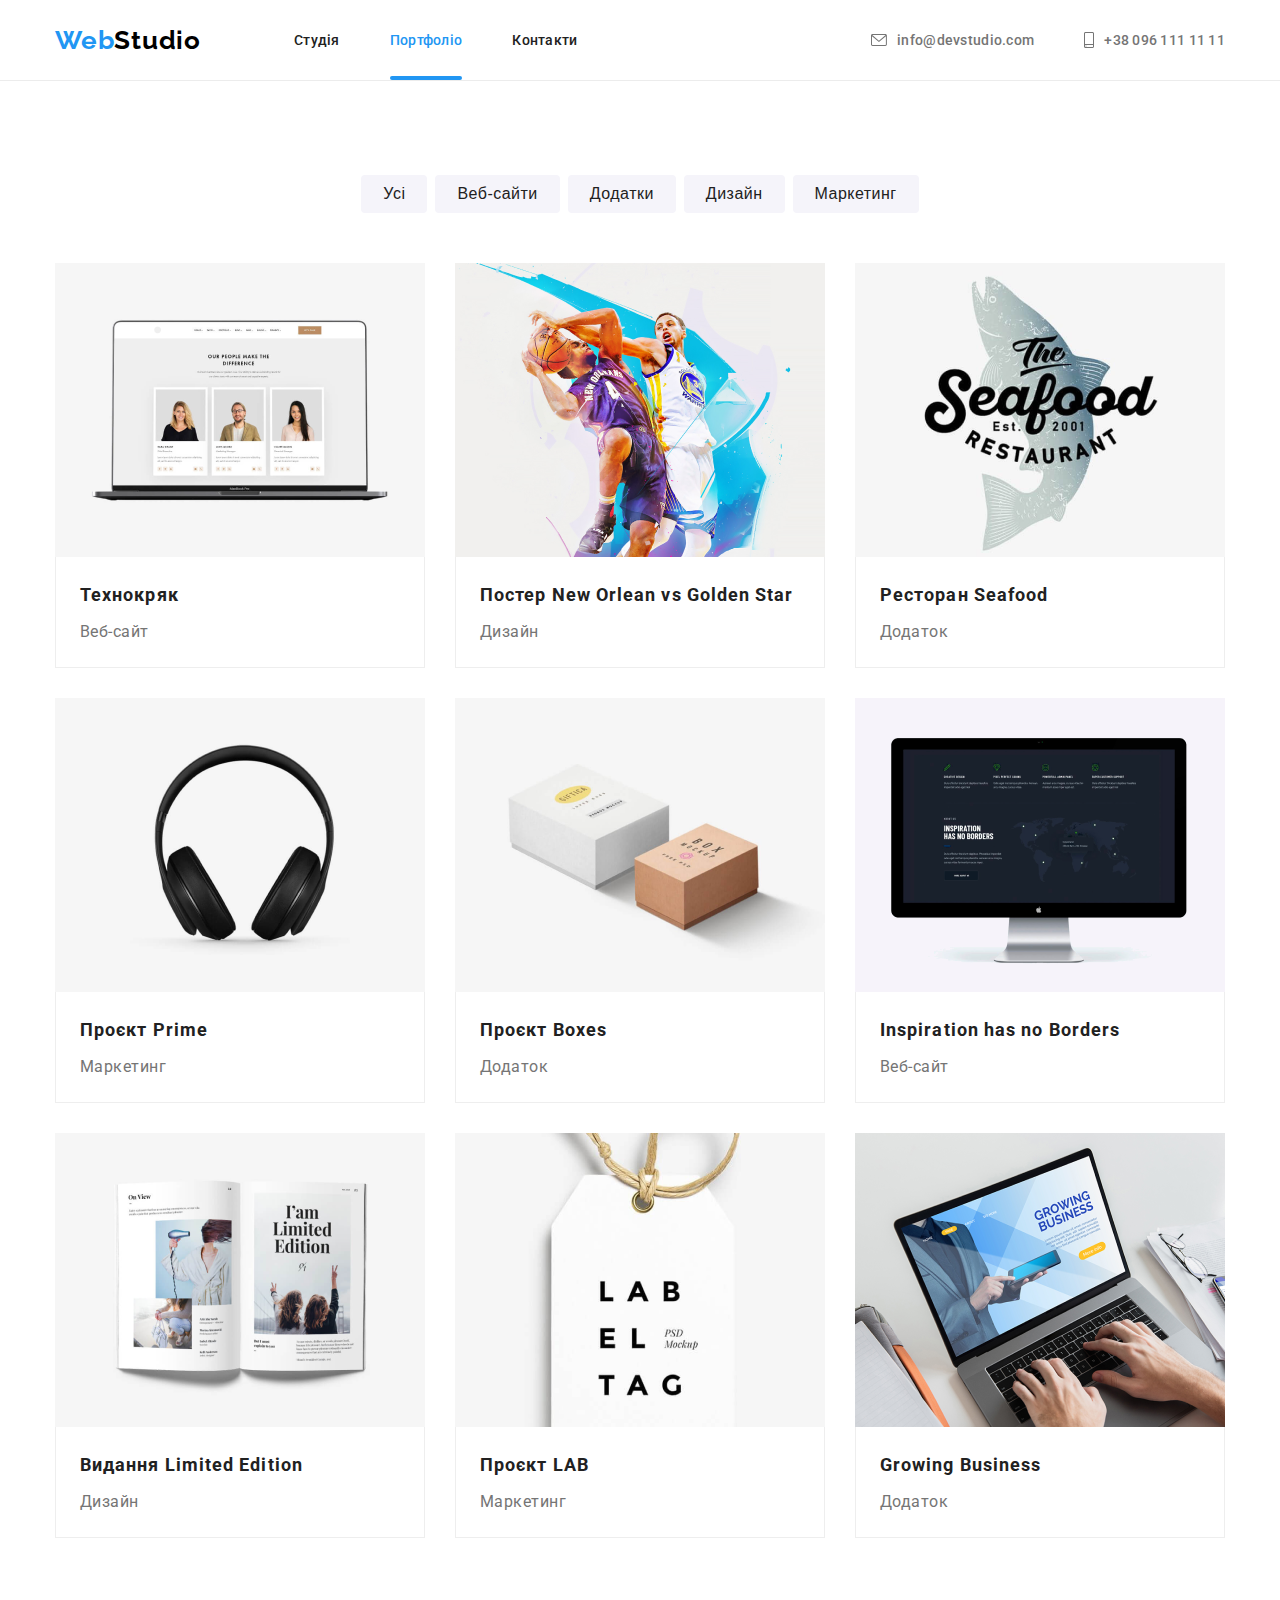
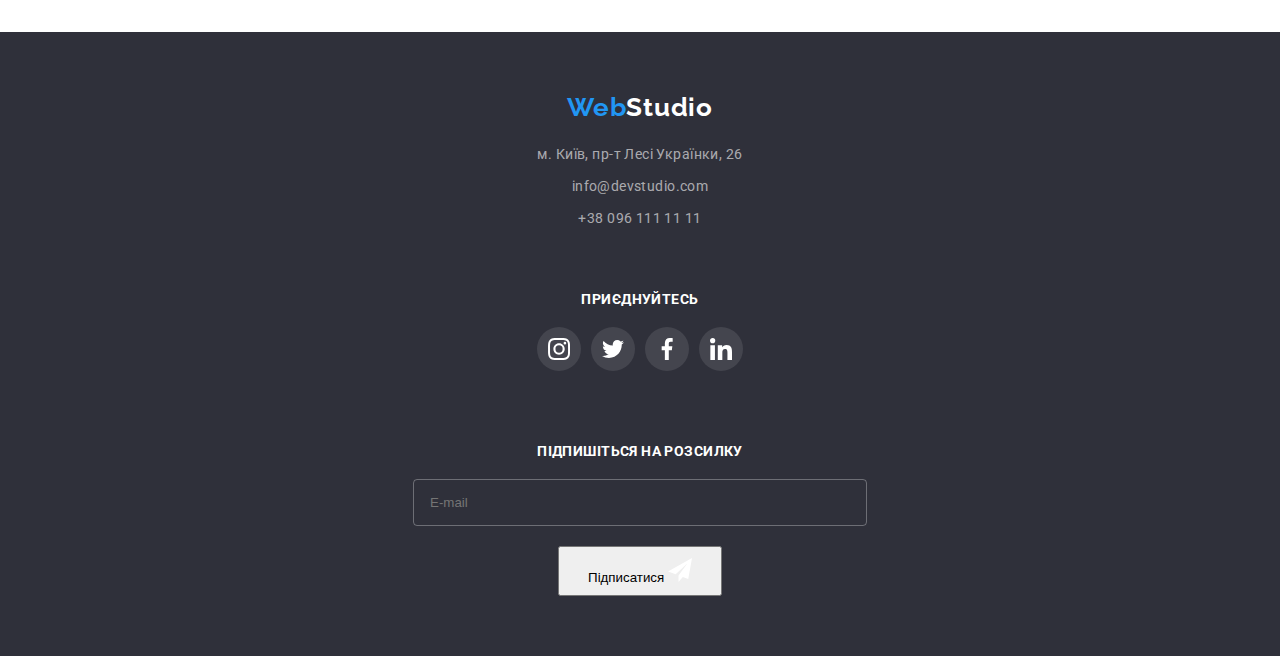
==== portfolio.html @ 8297f4a2 "sdsd" ====
<!DOCTYPE html>
<html lang="uk">
<head>
    <meta charset="UTF-8">
    <meta http-equiv="X-UA-Compatible" content="IE=edge">
    <meta name="viewport" content="width=device-width, initial-scale=1.0">
    <link rel="stylesheet" href="./css/main.min.css">
    <link href="https://fonts.googleapis.com/css2?family=Raleway:wght@700&family=Roboto:wght@400;500;700;900&display=swap"
        rel="stylesheet">
    <title>Document</title>
</head>
<body>
    <header class="header port-border">
        <div class="contaner">
            <h2 class="logo"><span class="logo-blu">Web</span>Studio</h2>
            <nav class="nav">
                <ul class="navigation list">
                    <li ><a href="./index.html" class="navigation__link">Студія</a></li>
                    <li ><a href="./portfolio.html" class="navigation__link current">Портфоліо</a></li>
                    <li ><a href="/" class="navigation__link">Контакти</a></li>
                </ul>  
            </nav>
            <ul class="header-list list">
                <li>
                    <a href="mailto:info@devstudio.com" class="header-list__link">
                        <svg class="header-list__icon emile">
                            <use href="./image/svg/symbol-defs.svg#icon-envelope-hover-1"></use>
                        </svg>
                       <span>info@devstudio.com</span> 
                    </a>
                </li>
                <li>
                    <a href="tel:+380961111111" class="header-list__link">
                        <svg class="header-list__icon tell">
                            <use href="./image/svg/symbol-defs.svg#icon-smartphone-1"></use>
                        </svg>
                        <span>+38 096 111 11 11</span>
                    </a>
                </li>
            </ul>
        </div>
    </header>
    <main class="port">
        <ul class="port-list list">
            <li><button class="port-list__button">Усі</button></li>
            <li><button class="port-list__button">Веб-сайти</button></li>
            <li><button class="port-list__button">Додатки</button></li>
            <li><button class="port-list__button">Дизайн</button></li>
            <li><button class="port-list__button">Маркетинг</button></li>
        </ul>
        <div class="contaner">
            <ul class="card-list list">
                <li class="card-list__content">
                    <a href="/">
                        <article class="card">
                            <div class="card-apsol">
                                <img src="./image/img(0).png" alt="Технокряк" class="portfolio-listimg-img">
                                <div class="card-apsol__blok">
                                    <span class="card-apsol__text">Ресурс пропонує комплексні пропозиції з різним рівнем функціоналу та
                                        сервісів.
                                        Все це дозволить відвідувачу отримати
                                        вичерпні відомості про компанію чи приватну особу.
                                    </span>
                                </div>
                            </div>
                            <div class="card-blok">
                                <h4 class="card-blok__maintext">Технокряк</h4>
                                <p class="card-blok__text">Веб-сайт</p>
                            </div>
                        </article>
                    </a>                  
                </li>
                <li class="card-list__content">
                    <a href="/">
                        <article class="card">
                            <div class="card-apsol">
                                <img src="./image/img (1).png" alt="Постер" class="portfolio-listimg-img">
                                <div class="card-apsol__blok">
                                    <span class="card-apsol__text">Ресурс пропонує комплексні пропозиції з різним рівнем функціоналу та
                                        сервісів.
                                        Все це дозволить відвідувачу отримати
                                        вичерпні відомості про компанію чи приватну особу.
                                    </span>
                                </div>
                            </div>
                            <div class="card-blok">
                                <h4 class="card-blok__maintext">Постер New Orlean vs Golden Star</h4>
                                <p class="card-blok__text">Дизайн</p>
                            </div>
                        </article>
                    </a>
                </li>
                <li class="card-list__content">
                    <a href="/">
                        <article class="card">
                            <div class="card-apsol">
                                <img src="./image/img (2).png" alt="Ресторан" class="portfolio-listimg-img">
                                <div class="card-apsol__blok">
                                    <span class="card-apsol__text">Ресурс пропонує комплексні пропозиції з різним рівнем функціоналу та
                                        сервісів.
                                        Все це дозволить відвідувачу отримати
                                        вичерпні відомості про компанію чи приватну особу.
                                    </span>
                                </div>
                            </div>
                            <div class="card-blok">
                                <h4 class="card-blok__maintext">Ресторан Seafood</h4>
                                <p class="card-blok__text">Додаток</p>
                            </div>
                        </article>
                    </a>
                </li>
                <li class="card-list__content">
                    <a href="/">
                        <article class="card">
                            <div class="card-apsol">
                                <img src="./image/img (3).png" alt="Prime" class="portfolio-listimg-img">
                                <div class="card-apsol__blok">
                                    <span class="card-apsol__text">Ресурс пропонує комплексні пропозиції з різним рівнем функціоналу та
                                        сервісів.
                                        Все це дозволить відвідувачу отримати
                                        вичерпні відомості про компанію чи приватну особу.
                                    </span>
                                </div>
                            </div>
                            <div class="card-blok">
                                <h4 class="card-blok__maintext">Проєкт Prime</h4>
                                <p class="card-blok__text">Маркетинг</p>
                            </div>
                        </article>
                    </a>
                </li>
                <li class="card-list__content">
                    <a href="/">
                        <article class="card">
                            <div class="card-apsol">
                                <img src="./image/img (4).png" alt="Boxes" class="portfolio-listimg-img">
                                <div class="card-apsol__blok">
                                    <span class="card-apsol__text">Ресурс пропонує комплексні пропозиції з різним рівнем функціоналу та
                                        сервісів.
                                        Все це дозволить відвідувачу отримати
                                        вичерпні відомості про компанію чи приватну особу.
                                    </span>
                                </div>
                            </div>
                            <div class="card-blok">
                                <h4 class="card-blok__maintext">Проєкт Boxes</h4>
                                <p class="card-blok__text">Додаток</p>
                            </div>
                        </article>
                    </a>
                </li>
                <li class="card-list__content">
                    <a href="/">
                        <article class="card">
                            <div class="card-apsol">
                                <img src="./image/img (5).png" alt="Borders" class="portfolio-listimg-img">
                                <div class="card-apsol__blok">
                                    <span class="card-apsol__text">Ресурс пропонує комплексні пропозиції з різним рівнем функціоналу та
                                        сервісів.
                                        Все це дозволить відвідувачу отримати
                                        вичерпні відомості про компанію чи приватну особу.
                                    </span>
                                </div>
                            </div>
                            <div class="card-blok">
                                <h4 class="card-blok__maintext">Inspiration has no Borders</h4>
                                <p class="card-blok__text">Веб-сайт</p>
                            </div>
                        </article>
                    </a>
                </li>
                <li class="card-list__content">
                    <a href="/">
                        <article class="card">
                            <div class="card-apsol">
                                <img src="./image/img (6).png" alt="Видання" class="portfolio-listimg-img">
                                <div class="card-apsol__blok">
                                    <span class="card-apsol__text">Ресурс пропонує комплексні пропозиції з різним рівнем функціоналу та
                                        сервісів.
                                        Все це дозволить відвідувачу отримати
                                        вичерпні відомості про компанію чи приватну особу.
                                    </span>
                                </div>
                            </div>
                            <div class="card-blok">
                                <h4 class="card-blok__maintext">Видання Limited Edition</h4>
                                <p class="card-blok__text">Дизайн</p>
                            </div>
                        </article>
                    </a>
                </li>
                <li class="card-list__content">
                    <a href="/">
                        <article class="card">
                            <div class="card-apsol">
                                <img src="./image/img (7).png" alt="LAB" class="portfolio-listimg-img">
                                <div class="card-apsol__blok">
                                    <span class="card-apsol__text">Ресурс пропонує комплексні пропозиції з різним рівнем функціоналу та
                                        сервісів.
                                        Все це дозволить відвідувачу отримати
                                        вичерпні відомості про компанію чи приватну особу.
                                    </span>
                                </div>
                            </div>
                            <div class="card-blok">
                                <h4 class="card-blok__maintext">Проєкт LAB</h4>
                                <p class="card-blok__text">Маркетинг</p>
                            </div>
                        </article>
                    </a>
                </li>
                <li class="card-list__content">
                    <a href="/">
                        <article class="card">
                            <div class="card-apsol">
                                <img src="./image/img (8).png" alt="Business" class="portfolio-listimg-img">
                                <div class="card-apsol__blok">
                                    <span class="card-apsol__text">Ресурс пропонує комплексні пропозиції з різним рівнем функціоналу та
                                        сервісів.
                                        Все це дозволить відвідувачу отримати
                                        вичерпні відомості про компанію чи приватну особу.
                                    </span>
                                </div>
                            </div>
                            <div class="card-blok">
                                <h4 class="card-blok__maintext">Growing Business</h4>
                                <p class="card-blok__text">Додаток</p>
                            </div>
                        </article>
                    </a>
                </li>
            </ul>
        </div>
        
    </main>
    <footer class="footer">
        <div class="contaner">
            <div>
                <h2 class="logo"><span class="logo-blu">Web</span>Studio</h2>
                <ul class="footer-list list">
                    <li><a href="/" target="_blank" rel="noopener noreferrer" class="footer-list__link">м. Київ, пр-т Лесі
                            Українки, 26</a></li>
                    <li><a href="mailto:info@devstudio.com" class="footer-list__link">info@devstudio.com</a></li>
                    <li><a href="tel:+380961111111" class="footer-list__link">+38 096 111 11 11</a></li>
                </ul>
            </div>
            <div class="footer-social">
                <h3 class="footer-social__maintext">приєднуйтесь</h3>
                <ul class="social-icon list">
                    <li class="social-icon__content">
                        <a href="#" class="social-icon__link foot-icon">
                            <svg class="social-icon__icon f-icon">
                                <use href="./image/svg/symbol-defs.svg#icon-instagram-2"></use>
                            </svg>
                        </a>
                    </li>
                    <li class="social-icon__content">
                        <a href="#" class="social-icon__link foot-icon">
                            <svg class="social-icon__icon f-icon">
                                <use href="./image/svg/symbol-defs.svg#icon-twitter-1"></use>
                            </svg>
                        </a>
                    </li>
                    <li class="social-icon__content">
                        <a href="#" class="social-icon__link foot-icon">
                            <svg class="social-icon__icon f-icon">
                                <use href="./image/svg/symbol-defs.svg#icon-facebook-1"></use>
                            </svg>
                        </a>
                    </li>
                    <li class="social-icon__content">
                        <a href="#" class="social-icon__link foot-icon">
                            <svg class="social-icon__icon f-icon">
                                <use href="./image/svg/symbol-defs.svg#icon-linkedin-1"></use>
                            </svg>
                        </a>
                    </li>
                </ul>
            </div>
            <div class="subscribe">
                <form class="subscribe__forms">
                    <label class="subscribe__lable">
                        <span>Підпишіться на розсилку</span>
                        <input type="email" class="subscribe__input" placeholder="E-mail">
                    </label>
    
                    <button type="submit" class="subscribe__button">
                        <span>Підписатися</span>
                        <svg>
                            <use href="./image/svg/symbol-defs.svg#icon-icon-send"></use>
                        </svg>
                    </button>
                </form>
            </div>
        </div>
    </footer>
</body>
</html>
---- css/main.min.css ----
body{margin:0px;font-family:"Roboto",sans-serif;color:var(--text);background-color:var(--general)}h1,h2,h3,h4,p{margin:0}ul,li{list-style:none;margin:0;padding:0}img{display:block}button{cursor:pointer;margin:0%;padding:0%}svg{margin:0%;padding:0%}a{text-decoration:none}label{margin:0%;padding:0%}.contaner{display:-webkit-box;display:-ms-flexbox;display:flex;margin:auto;padding:0px 15px 0px 15px;max-width:1170px}.list{list-style-type:none;-webkit-padding-start:0px;padding-inline-start:0px}.header{padding:24px 0px 24px 0px;text-align:center}.header-port{border-bottom:1px solid #ececec}.header>.contaner{-webkit-box-align:center;-ms-flex-align:center;align-items:center}.nav{margin-left:93px}.logo{margin:0px;font-family:"Raleway",sans-serif;font-weight:700;font-size:26px;line-height:1.1923;letter-spacing:.03em}.logo-blu{color:#2196f3}.navigation{display:-webkit-box;display:-ms-flexbox;display:flex;gap:50px;font-weight:500;font-size:14px;line-height:1.14285714;letter-spacing:.02em;padding-top:8px;padding-bottom:8px}.navigation__link{text-decoration:none;color:#212121;-webkit-transition:color 250ms cubic-bezier(0.4, 0, 0.2, 1);transition:color 250ms cubic-bezier(0.4, 0, 0.2, 1);position:relative}.navigation__link::after{content:"";height:4px;width:100%;position:absolute;left:0;bottom:-32px;background-color:#2196f3;border-radius:2px;opacity:0}.navigation__link:hover,.navigation__link:focus,.navigation__link.current{color:#2196f3}.current.navigation__link::after{opacity:1}.header-list{display:-webkit-box;display:-ms-flexbox;display:flex;font-weight:500;font-size:14px;line-height:1.14285714;letter-spacing:.02em;margin-left:auto;gap:50px}.header-list__link{display:-webkit-box;display:-ms-flexbox;display:flex;-webkit-box-align:center;-ms-flex-align:center;align-items:center;-webkit-box-pack:center;-ms-flex-pack:center;justify-content:center;text-decoration:none;color:#757575;-webkit-transition:color 250ms cubic-bezier(0.4, 0, 0.2, 1);transition:color 250ms cubic-bezier(0.4, 0, 0.2, 1)}.header-list__link:hover,.header-list__link:focus{color:#2196f3}.header-list__icon{display:-webkit-box;display:-ms-flexbox;display:flex;-webkit-box-align:center;-ms-flex-align:center;align-items:center;-webkit-box-pack:center;-ms-flex-pack:center;justify-content:center;margin-right:10px;fill:#757575;-webkit-transition:fill 250ms cubic-bezier(0.4, 0, 0.2, 1);transition:fill 250ms cubic-bezier(0.4, 0, 0.2, 1)}.header-list__link:hover .header-list__icon,.header-list__link:focus .header-list__icon{fill:#2196f3}.emile{width:16px;height:12px}.tell{width:10px;height:16px}.section1{width:auto;height:auto;margin:auto;display:-webkit-box;display:-ms-flexbox;display:flex;-webkit-box-orient:vertical;-webkit-box-direction:normal;-ms-flex-direction:column;flex-direction:column;-webkit-box-pack:center;-ms-flex-pack:center;justify-content:center;-webkit-box-align:center;-ms-flex-align:center;align-items:center;margin-left:auto;margin-right:auto;background-color:#2f303a;background-image:-webkit-gradient(linear, left bottom, left top, from(rgba(0, 0, 0, 0.2)), color-stop(rgba(0, 0, 0, 0.2)), to(rgba(47, 48, 58, 0.4))),url(../../image/Header\ img.jpg);background-image:linear-gradient(0deg, rgba(0, 0, 0, 0.2), rgba(0, 0, 0, 0.2), rgba(47, 48, 58, 0.4)),url(../../image/Header\ img.jpg);background-position:center;background-repeat:no-repeat;color:#fff}@media screen and (min-wight: 1600px){.section1{background-size:1600px}}.section1__title{font-weight:900;font-size:26px;line-height:162%;text-align:center;letter-spacing:.06em;text-transform:uppercase;margin-bottom:30px}.section2{width:auto;height:auto;margin:auto;padding-top:60px;padding-bottom:60px}.section3{width:auto;height:auto;margin:auto;display:none;padding-bottom:60px}.main-text{margin:auto;margin-bottom:50px;font-style:normal;font-weight:700;font-size:36px;line-height:1.1666667;text-align:center;letter-spacing:.03em}.section4{width:auto;height:auto;margin:auto;padding-top:60px;padding-bottom:60px;background-color:#f5f4fa}.section5{width:auto;height:auto;margin:auto;padding-top:60px;padding-bottom:60px}.section5>div{display:block}.section2-list{display:-webkit-box;display:-ms-flexbox;display:flex;-ms-flex-wrap:wrap;flex-wrap:wrap;gap:30px}.section2-list__text{width:100%;font-weight:700;font-size:14px;line-height:1.142857;letter-spacing:.03em;text-align:center}.section2-list__text::before{content:" ";display:block;width:100%;height:120px;background-repeat:no-repeat;background-position:center;background-color:#f5f4fa;border-radius:4px;margin-bottom:30px}.section2-list__text.antenna::before{background-image:url(../image/svg/antenna\ 1.svg)}.section2-list__text.time::before{background-image:url(../image/svg/clock\ 1.svg)}.section2-list__text.laptop::before{background-image:url(../image/svg/diagram\ 1.svg)}.section2-list__text.cosmonaut::before{background-image:url(../image/svg/astronaut\ 1.svg)}.section2-list__paragraf{text-align:left;margin-top:10px;font-weight:400;font-size:14px;line-height:1.7142857;letter-spacing:.03em;color:#757575}.section3-list{display:-webkit-box;display:-ms-flexbox;display:flex;margin:0px;gap:30px}.section3-list__content{width:370px;position:relative}.section3-list__image{width:370px;height:294px}.section3-list__blok{position:absolute;display:-webkit-box;display:-ms-flexbox;display:flex;bottom:0;height:70px;width:100%;background:rgba(47,48,58,.8);-webkit-box-pack:center;-ms-flex-pack:center;justify-content:center;-webkit-box-align:center;-ms-flex-align:center;align-items:center}.section3-list__text{font-weight:700;font-size:14px;line-height:1.142857;letter-spacing:.03em;text-transform:uppercase;color:#fff}.section4-list{margin:0px;display:-webkit-box;display:-ms-flexbox;display:flex;-ms-flex-wrap:wrap;flex-wrap:wrap;gap:30px}.section4-list__content{width:100%;background-color:#fff;text-align:center;font-size:16px;line-height:1.1875;letter-spacing:.03em;-webkit-box-shadow:0px 1px 3px rgba(0,0,0,.12),0px 1px 1px rgba(0,0,0,.14),0px 2px 1px rgba(0,0,0,.2);box-shadow:0px 1px 3px rgba(0,0,0,.12),0px 1px 1px rgba(0,0,0,.14),0px 2px 1px rgba(0,0,0,.2);border-radius:0px 0px 4px 4px}.section4-list__blok{padding-top:30px;padding-bottom:30px}.section4-list__image{width:100%}.section4-list__main-text{margin-bottom:10px;font-weight:500}.section4-list__blok>p{font-weight:400;color:#757575}.section5-list{display:-webkit-box;display:-ms-flexbox;display:flex;-ms-flex-wrap:wrap;flex-wrap:wrap;gap:30px;-webkit-box-align:center;-ms-flex-align:center;align-items:center;-webkit-box-pack:center;-ms-flex-pack:center;justify-content:center}.section5-list__link{display:-webkit-box;display:-ms-flexbox;display:flex;-webkit-box-align:center;-ms-flex-align:center;align-items:center;-webkit-box-pack:center;-ms-flex-pack:center;justify-content:center;width:170px;height:92px;border:1px solid #afb1b8;border-radius:4px;-webkit-transition:border 250ms cubic-bezier(0.4, 0, 0.2, 1);transition:border 250ms cubic-bezier(0.4, 0, 0.2, 1)}.section5-list__link:hover,.section5-list__link:focus{border:1px solid #2196f3}.section5-list__icon{fill:#afb1b8;width:106px;height:60px;-webkit-transition:fill 250ms cubic-bezier(0.4, 0, 0.2, 1);transition:fill 250ms cubic-bezier(0.4, 0, 0.2, 1)}.section5-list__link:hover .section5-list__icon,.section5-list__link:focus .section5-list__icon{fill:#2196f3}.social-icon{display:-webkit-box;display:-ms-flexbox;display:flex;-webkit-box-pack:center;-ms-flex-pack:center;justify-content:center;gap:10px;margin-top:16px}.social-icon__content{width:44px;height:44px}.social-icon__link{display:-webkit-box;display:-ms-flexbox;display:flex;-webkit-box-align:center;-ms-flex-align:center;align-items:center;-webkit-box-pack:center;-ms-flex-pack:center;justify-content:center;width:100%;height:100%;border-radius:50%;-webkit-transition:background-color 250ms cubic-bezier(0.4, 0, 0.2, 1);transition:background-color 250ms cubic-bezier(0.4, 0, 0.2, 1)}.social-icon__link:hover,.social-icon__link:focus{background-color:#2196f3}.social-icon__icon{width:22px;height:22px;fill:#afb1b8;-webkit-transition:fill 250ms cubic-bezier(0.4, 0, 0.2, 1);transition:fill 250ms cubic-bezier(0.4, 0, 0.2, 1)}.social-icon__link:hover .social-icon__icon,.social-icon__link:focus .social-icon__icon{fill:#fff}.port-border{border-bottom:1px solid #ececec}.port{padding-top:94px;padding-bottom:94px}.port-list{display:-webkit-box;display:-ms-flexbox;display:flex;-webkit-box-pack:center;-ms-flex-pack:center;justify-content:center;margin:0px;margin-bottom:50px;gap:8px}.port-list__button{padding:6px 22px 6px 22px;font-weight:500;font-size:16px;line-height:1.625;text-align:center;letter-spacing:.03em;background-color:#f5f4fa;color:#212121;border-width:0px;border-radius:4px;-webkit-transition:color 250ms cubic-bezier(0.4, 0, 0.2, 1),background-color 250ms cubic-bezier(0.4, 0, 0.2, 1),-webkit-box-shadow 250ms cubic-bezier(0.4, 0, 0.2, 1);transition:color 250ms cubic-bezier(0.4, 0, 0.2, 1),background-color 250ms cubic-bezier(0.4, 0, 0.2, 1),-webkit-box-shadow 250ms cubic-bezier(0.4, 0, 0.2, 1);transition:box-shadow 250ms cubic-bezier(0.4, 0, 0.2, 1),color 250ms cubic-bezier(0.4, 0, 0.2, 1),background-color 250ms cubic-bezier(0.4, 0, 0.2, 1);transition:box-shadow 250ms cubic-bezier(0.4, 0, 0.2, 1),color 250ms cubic-bezier(0.4, 0, 0.2, 1),background-color 250ms cubic-bezier(0.4, 0, 0.2, 1),-webkit-box-shadow 250ms cubic-bezier(0.4, 0, 0.2, 1)}.port-list__button:hover,.port-list__button:focus{background-color:#2196f3;color:#fff;-webkit-box-shadow:0px 3px 1px rgba(0,0,0,.1),0px 1px 2px rgba(0,0,0,.08),0px 2px 2px rgba(0,0,0,.12);box-shadow:0px 3px 1px rgba(0,0,0,.1),0px 1px 2px rgba(0,0,0,.08),0px 2px 2px rgba(0,0,0,.12)}.card-list{margin:0px;display:-webkit-box;display:-ms-flexbox;display:flex;-ms-flex-wrap:wrap;flex-wrap:wrap;gap:30px}.card-list__content{width:370px;margin:0px}.card-list__content>a{-webkit-transition:-webkit-box-shadow 250ms cubic-bezier(0.4, 0, 0.2, 1);transition:-webkit-box-shadow 250ms cubic-bezier(0.4, 0, 0.2, 1);transition:box-shadow 250ms cubic-bezier(0.4, 0, 0.2, 1);transition:box-shadow 250ms cubic-bezier(0.4, 0, 0.2, 1), -webkit-box-shadow 250ms cubic-bezier(0.4, 0, 0.2, 1)}.card-list__content>a:hover,.card-list__content>a:focus{display:block;-webkit-box-shadow:0px 1px 1px rgba(0,0,0,.12),0px 4px 4px rgba(0,0,0,.06),1px 4px 6px rgba(0,0,0,.16);box-shadow:0px 1px 1px rgba(0,0,0,.12),0px 4px 4px rgba(0,0,0,.06),1px 4px 6px rgba(0,0,0,.16)}.card-apsol{position:relative;overflow:hidden}.card-apsol__blok{position:absolute;top:0;padding:63px 24px;background-color:rgba(33,150,243,.9);-webkit-transform:translateY(101%);transform:translateY(101%);-webkit-transition:-webkit-transform 250ms cubic-bezier(0.4, 0, 0.2, 1);transition:-webkit-transform 250ms cubic-bezier(0.4, 0, 0.2, 1);transition:transform 250ms cubic-bezier(0.4, 0, 0.2, 1);transition:transform 250ms cubic-bezier(0.4, 0, 0.2, 1), -webkit-transform 250ms cubic-bezier(0.4, 0, 0.2, 1)}.card-list__content>a:hover .card-apsol__blok,.card-list__content>a:focus .card-apsol__blok{-webkit-transform:translateY(0%);transform:translateY(0%)}.card-apsol__text{font-weight:400;font-size:18px;line-height:1.55555;letter-spacing:.03em;color:#fff}.card-blok{margin:0px;padding:20px 24px 20px 24px;border-width:0px 1px 1px 1px;border-style:solid;border-color:#eee}.card-blok__maintext{margin:0px;margin-bottom:4px;font-weight:700;font-size:18px;line-height:2;letter-spacing:.06em;color:#212121}.card-blok__text{margin:0px;font-weight:400;font-size:16px;line-height:1.875;letter-spacing:.03em;color:#757575}.footer{margin-left:auto;margin-right:auto;max-width:1600px;background-color:#2f303a;color:#fff;padding-top:60px;padding-bottom:60px;text-align:center}.footer>.contaner{display:-webkit-box;display:-ms-flexbox;display:flex;-webkit-box-orient:vertical;-webkit-box-direction:normal;-ms-flex-direction:column;flex-direction:column;gap:60px}.footer-list{margin-top:20px;display:-webkit-box;display:-ms-flexbox;display:flex;-webkit-box-orient:vertical;-webkit-box-direction:normal;-ms-flex-direction:column;flex-direction:column;gap:8px;text-align:center}.footer-list__link{font-weight:400;font-size:14px;line-height:171%;letter-spacing:.03em;text-decoration:none;color:rgba(255,255,255,.6);-webkit-transition:color 250ms cubic-bezier(0.4, 0, 0.2, 1);transition:color 250ms cubic-bezier(0.4, 0, 0.2, 1)}.footer-list__link:hover,.footer-list__link:focus{color:#fff}.footer-social__maintext{font-weight:700;font-size:14px;line-height:1.142857;letter-spacing:.03em;text-transform:uppercase;margin-bottom:20px}.foot-icon{background-color:rgba(255,255,255,.1)}.f-icon{fill:#fff}.subscribe{padding-top:12px}.subscribe__forms{display:-webkit-box;display:-ms-flexbox;display:flex;-webkit-box-orient:vertical;-webkit-box-direction:normal;-ms-flex-direction:column;flex-direction:column;-webkit-box-align:center;-ms-flex-align:center;align-items:center}.subscribe__lable{display:-webkit-box;display:-ms-flexbox;display:flex;-webkit-box-orient:vertical;-webkit-box-direction:normal;-ms-flex-direction:column;flex-direction:column;font-weight:700;font-size:14px;line-height:16px;letter-spacing:.03em;text-transform:uppercase}.subscribe__input{margin-top:20px;width:420px;padding:15px 16px;border:1px solid rgba(255,255,255,.3);border-radius:4px;color:#fff;background-color:rgba(0,0,0,0)}.subscribe__button>svg{width:24px;height:24px;fill:#fff}.modal-window{position:fixed;background-color:rgba(0,0,0,.1);top:0px;left:0px;width:100%;height:100%;-webkit-transition:opacity 250ms cubic-bezier(0.4, 0, 0.2, 1);transition:opacity 250ms cubic-bezier(0.4, 0, 0.2, 1)}.is-hidden{opacity:0;-webkit-transition:opacity 250ms cubic-bezier(0.4, 0, 0.2, 1);transition:opacity 250ms cubic-bezier(0.4, 0, 0.2, 1);pointer-events:none}.modal{position:absolute;padding:40px;top:50%;left:50%;-webkit-transform:translate(-50%, -50%);transform:translate(-50%, -50%);width:488px;height:501px;background-color:#fff;-webkit-box-shadow:0px 1px 3px rgba(0,0,0,.12),0px 1px 1px rgba(0,0,0,.14),0px 2px 1px rgba(0,0,0,.2);box-shadow:0px 1px 3px rgba(0,0,0,.12),0px 1px 1px rgba(0,0,0,.14),0px 2px 1px rgba(0,0,0,.2);border-radius:4px}.close{position:absolute;width:30px;height:30px;right:8px;top:8px;background-color:#fff;border:1px solid rgba(0,0,0,.1);border-radius:50%;display:-webkit-box;display:-ms-flexbox;display:flex;-webkit-box-pack:center;-ms-flex-pack:center;justify-content:center;-webkit-box-align:center;-ms-flex-align:center;align-items:center}.close__icon{width:18px;height:18px;fill:#212121}.close:hover>.close__icon,.close:focus>.close__icon{fill:#2196f3}.modal-maintext{margin-bottom:12px;font-weight:700;font-size:20px;line-height:23px;text-align:center;letter-spacing:.03em}.forms{display:-webkit-box;display:-ms-flexbox;display:flex;-webkit-box-orient:vertical;-webkit-box-direction:normal;-ms-flex-direction:column;flex-direction:column;gap:10px}.forms__blok{position:relative;display:-webkit-box;display:-ms-flexbox;display:flex;-webkit-box-orient:vertical;-webkit-box-direction:normal;-ms-flex-direction:column;flex-direction:column}.forms__label{margin-bottom:4px;font-weight:400;font-size:12px;line-height:1.1666666;letter-spacing:.01em;color:#757575}.forms__input{padding:11px 12px;padding-left:30px;border:1px solid rgba(33,33,33,.2);border-radius:4px}.forms__input:focus{outline:1px solid rgba(0,0,0,0);border-color:#2196f3}.forms__icon{position:absolute;width:18px;height:18px;left:12px;top:50%}.forms__input:focus+.forms__icon{fill:#2196f3}.forms__coment{height:96px;padding:12px 16px;border:1px solid rgba(33,33,33,.2);border-radius:4px;font-weight:400;font-size:12px;line-height:1.1666666;letter-spacing:.01em;resize:none;color:#212121}.forms__coment:focus{outline:1px solid rgba(0,0,0,0);border-color:#2196f3}.checkbox{padding:10px 12px}.checkbox__label{display:-webkit-box;display:-ms-flexbox;display:flex;-webkit-box-align:center;-ms-flex-align:center;align-items:center;font-weight:400;font-size:14px;line-height:1.7142857;letter-spacing:.03em;color:#757575}.checkbox__label>a{margin-left:4px;color:#2196f3;text-decoration:underline}.checkbox__input{margin:0px;-webkit-appearance:none;-moz-appearance:none;appearance:none;position:absolute}.checkbox__icon{border:2px solid #212121;background-origin:border-box;border-radius:2px;margin-right:5px;width:16px;height:15px;fill:#fff;margin-right:8.38px}.checkbox__input:checked+.checkbox__icon{background-color:#2196f3;border-color:rgba(0,0,0,0)}.button{display:-webkit-box;display:-ms-flexbox;display:flex;font-family:"Roboto",sans-serif;font-weight:700;font-size:16px;line-height:188%;background-color:#2196f3;color:#fff;border-width:0px;border-radius:4px}.section1__button{padding:10px 24px 10px 24px;margin:auto}.subscribe__button{margin-top:20px;height:50px;padding:10px 28px}.forms__button{padding:10px 52px;margin:10px auto auto auto;-webkit-box-shadow:0px 4px 4px rgba(0,0,0,.15);box-shadow:0px 4px 4px rgba(0,0,0,.15)}/*# sourceMappingURL=main.min.css.map */
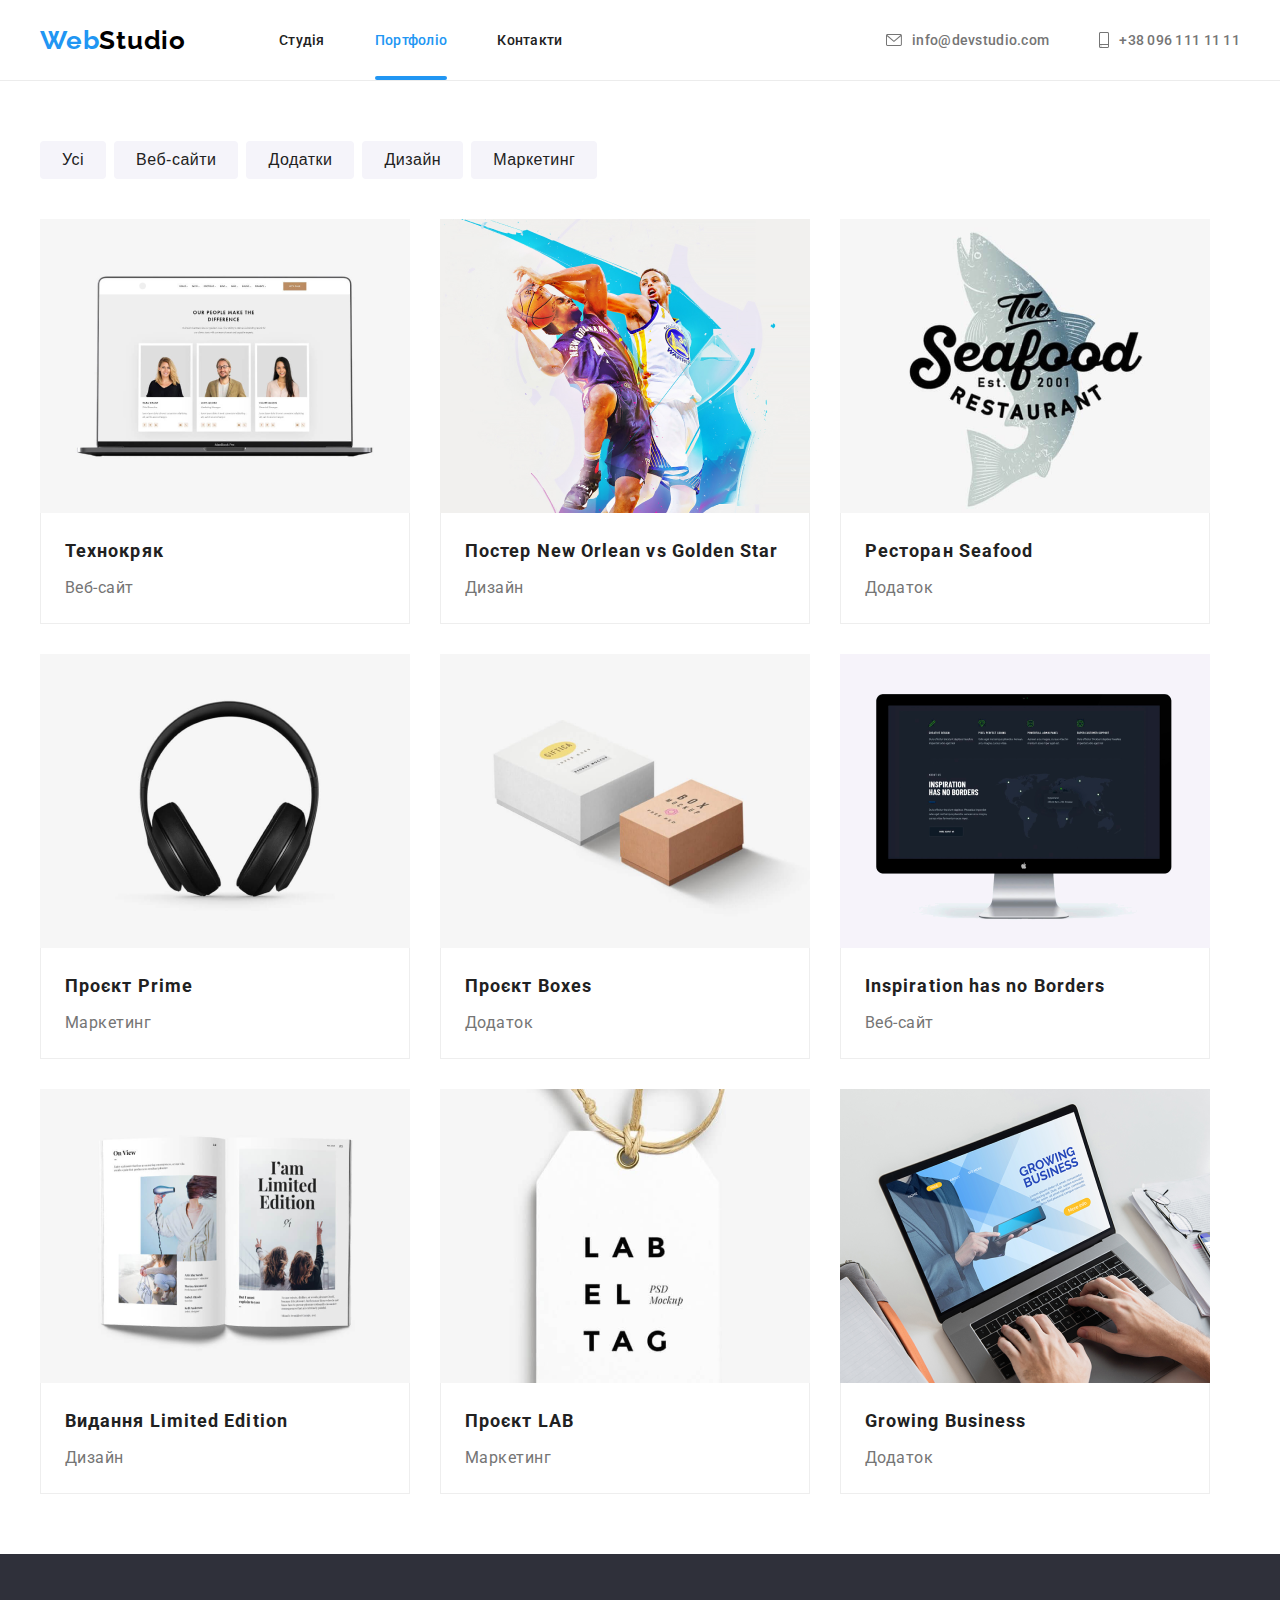
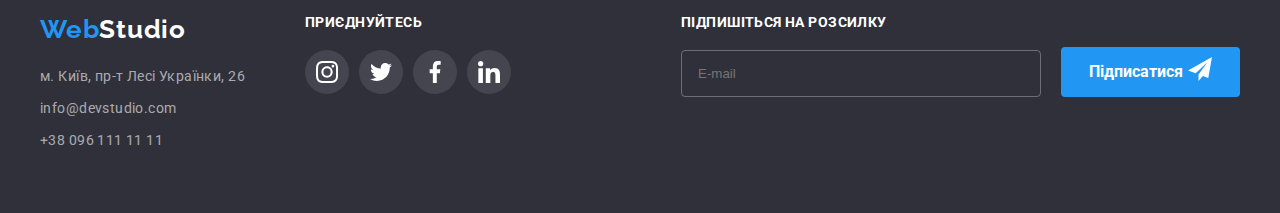
==== commit 74926730: "adfdfgafgadfa" ====
--- a/portfolio.html
+++ b/portfolio.html
@@ -41,20 +41,22 @@
         </div>
     </header>
     <main class="port">
-        <ul class="port-list list">
-            <li><button class="port-list__button">Усі</button></li>
-            <li><button class="port-list__button">Веб-сайти</button></li>
-            <li><button class="port-list__button">Додатки</button></li>
-            <li><button class="port-list__button">Дизайн</button></li>
-            <li><button class="port-list__button">Маркетинг</button></li>
-        </ul>
+        <div class="contaner">
+            <ul class="port-list list">
+                <li><button class="port-list__button">Усі</button></li>
+                <li><button class="port-list__button">Веб-сайти</button></li>
+                <li><button class="port-list__button">Додатки</button></li>
+                <li><button class="port-list__button">Дизайн</button></li>
+                <li><button class="port-list__button">Маркетинг</button></li>
+            </ul>
+        </div>
         <div class="contaner">
             <ul class="card-list list">
                 <li class="card-list__content">
                     <a href="/">
                         <article class="card">
                             <div class="card-apsol">
-                                <img src="./image/img(0).png" alt="Технокряк" class="portfolio-listimg-img">
+                                <img src="./image/img(0).png" alt="Технокряк" class="card_image">
                                 <div class="card-apsol__blok">
                                     <span class="card-apsol__text">Ресурс пропонує комплексні пропозиції з різним рівнем функціоналу та
                                         сервісів.
@@ -74,7 +76,7 @@
                     <a href="/">
                         <article class="card">
                             <div class="card-apsol">
-                                <img src="./image/img (1).png" alt="Постер" class="portfolio-listimg-img">
+                                <img src="./image/img (1).png" alt="Постер" class="card_image">
                                 <div class="card-apsol__blok">
                                     <span class="card-apsol__text">Ресурс пропонує комплексні пропозиції з різним рівнем функціоналу та
                                         сервісів.
@@ -94,7 +96,7 @@
                     <a href="/">
                         <article class="card">
                             <div class="card-apsol">
-                                <img src="./image/img (2).png" alt="Ресторан" class="portfolio-listimg-img">
+                                <img src="./image/img (2).png" alt="Ресторан" class="card_image">
                                 <div class="card-apsol__blok">
                                     <span class="card-apsol__text">Ресурс пропонує комплексні пропозиції з різним рівнем функціоналу та
                                         сервісів.
@@ -114,7 +116,7 @@
                     <a href="/">
                         <article class="card">
                             <div class="card-apsol">
-                                <img src="./image/img (3).png" alt="Prime" class="portfolio-listimg-img">
+                                <img src="./image/img (3).png" alt="Prime" class="card_image">
                                 <div class="card-apsol__blok">
                                     <span class="card-apsol__text">Ресурс пропонує комплексні пропозиції з різним рівнем функціоналу та
                                         сервісів.
@@ -134,7 +136,7 @@
                     <a href="/">
                         <article class="card">
                             <div class="card-apsol">
-                                <img src="./image/img (4).png" alt="Boxes" class="portfolio-listimg-img">
+                                <img src="./image/img (4).png" alt="Boxes" class="card_image">
                                 <div class="card-apsol__blok">
                                     <span class="card-apsol__text">Ресурс пропонує комплексні пропозиції з різним рівнем функціоналу та
                                         сервісів.
@@ -154,7 +156,7 @@
                     <a href="/">
                         <article class="card">
                             <div class="card-apsol">
-                                <img src="./image/img (5).png" alt="Borders" class="portfolio-listimg-img">
+                                <img src="./image/img (5).png" alt="Borders" class="card_image">
                                 <div class="card-apsol__blok">
                                     <span class="card-apsol__text">Ресурс пропонує комплексні пропозиції з різним рівнем функціоналу та
                                         сервісів.
@@ -174,7 +176,7 @@
                     <a href="/">
                         <article class="card">
                             <div class="card-apsol">
-                                <img src="./image/img (6).png" alt="Видання" class="portfolio-listimg-img">
+                                <img src="./image/img (6).png" alt="Видання" class="card_image">
                                 <div class="card-apsol__blok">
                                     <span class="card-apsol__text">Ресурс пропонує комплексні пропозиції з різним рівнем функціоналу та
                                         сервісів.
@@ -194,7 +196,7 @@
                     <a href="/">
                         <article class="card">
                             <div class="card-apsol">
-                                <img src="./image/img (7).png" alt="LAB" class="portfolio-listimg-img">
+                                <img src="./image/img (7).png" alt="LAB" class="card_image">
                                 <div class="card-apsol__blok">
                                     <span class="card-apsol__text">Ресурс пропонує комплексні пропозиції з різним рівнем функціоналу та
                                         сервісів.
@@ -214,7 +216,7 @@
                     <a href="/">
                         <article class="card">
                             <div class="card-apsol">
-                                <img src="./image/img (8).png" alt="Business" class="portfolio-listimg-img">
+                                <img src="./image/img (8).png" alt="Business" class="card_image">
                                 <div class="card-apsol__blok">
                                     <span class="card-apsol__text">Ресурс пропонує комплексні пропозиції з різним рівнем функціоналу та
                                         сервісів.
@@ -285,7 +287,7 @@
                         <input type="email" class="subscribe__input" placeholder="E-mail">
                     </label>
     
-                    <button type="submit" class="subscribe__button">
+                    <button type="submit" class="subscribe__button button">
                         <span>Підписатися</span>
                         <svg>
                             <use href="./image/svg/symbol-defs.svg#icon-icon-send"></use>
--- a/css/main.min.css
+++ b/css/main.min.css
@@ -1 +1 @@
-body{margin:0px;font-family:"Roboto",sans-serif;color:var(--text);background-color:var(--general)}h1,h2,h3,h4,p{margin:0}ul,li{list-style:none;margin:0;padding:0}img{display:block}button{cursor:pointer;margin:0%;padding:0%}svg{margin:0%;padding:0%}a{text-decoration:none}label{margin:0%;padding:0%}.contaner{display:-webkit-box;display:-ms-flexbox;display:flex;margin:auto;padding:0px 15px 0px 15px;max-width:1170px}.list{list-style-type:none;-webkit-padding-start:0px;padding-inline-start:0px}.header{padding:24px 0px 24px 0px;text-align:center}.header-port{border-bottom:1px solid #ececec}.header>.contaner{-webkit-box-align:center;-ms-flex-align:center;align-items:center}.nav{margin-left:93px}.logo{margin:0px;font-family:"Raleway",sans-serif;font-weight:700;font-size:26px;line-height:1.1923;letter-spacing:.03em}.logo-blu{color:#2196f3}.navigation{display:-webkit-box;display:-ms-flexbox;display:flex;gap:50px;font-weight:500;font-size:14px;line-height:1.14285714;letter-spacing:.02em;padding-top:8px;padding-bottom:8px}.navigation__link{text-decoration:none;color:#212121;-webkit-transition:color 250ms cubic-bezier(0.4, 0, 0.2, 1);transition:color 250ms cubic-bezier(0.4, 0, 0.2, 1);position:relative}.navigation__link::after{content:"";height:4px;width:100%;position:absolute;left:0;bottom:-32px;background-color:#2196f3;border-radius:2px;opacity:0}.navigation__link:hover,.navigation__link:focus,.navigation__link.current{color:#2196f3}.current.navigation__link::after{opacity:1}.header-list{display:-webkit-box;display:-ms-flexbox;display:flex;font-weight:500;font-size:14px;line-height:1.14285714;letter-spacing:.02em;margin-left:auto;gap:50px}.header-list__link{display:-webkit-box;display:-ms-flexbox;display:flex;-webkit-box-align:center;-ms-flex-align:center;align-items:center;-webkit-box-pack:center;-ms-flex-pack:center;justify-content:center;text-decoration:none;color:#757575;-webkit-transition:color 250ms cubic-bezier(0.4, 0, 0.2, 1);transition:color 250ms cubic-bezier(0.4, 0, 0.2, 1)}.header-list__link:hover,.header-list__link:focus{color:#2196f3}.header-list__icon{display:-webkit-box;display:-ms-flexbox;display:flex;-webkit-box-align:center;-ms-flex-align:center;align-items:center;-webkit-box-pack:center;-ms-flex-pack:center;justify-content:center;margin-right:10px;fill:#757575;-webkit-transition:fill 250ms cubic-bezier(0.4, 0, 0.2, 1);transition:fill 250ms cubic-bezier(0.4, 0, 0.2, 1)}.header-list__link:hover .header-list__icon,.header-list__link:focus .header-list__icon{fill:#2196f3}.emile{width:16px;height:12px}.tell{width:10px;height:16px}.section1{width:auto;height:auto;margin:auto;display:-webkit-box;display:-ms-flexbox;display:flex;-webkit-box-orient:vertical;-webkit-box-direction:normal;-ms-flex-direction:column;flex-direction:column;-webkit-box-pack:center;-ms-flex-pack:center;justify-content:center;-webkit-box-align:center;-ms-flex-align:center;align-items:center;margin-left:auto;margin-right:auto;background-color:#2f303a;background-image:-webkit-gradient(linear, left bottom, left top, from(rgba(0, 0, 0, 0.2)), color-stop(rgba(0, 0, 0, 0.2)), to(rgba(47, 48, 58, 0.4))),url(../../image/Header\ img.jpg);background-image:linear-gradient(0deg, rgba(0, 0, 0, 0.2), rgba(0, 0, 0, 0.2), rgba(47, 48, 58, 0.4)),url(../../image/Header\ img.jpg);background-position:center;background-repeat:no-repeat;color:#fff}@media screen and (min-wight: 1600px){.section1{background-size:1600px}}.section1__title{font-weight:900;font-size:26px;line-height:162%;text-align:center;letter-spacing:.06em;text-transform:uppercase;margin-bottom:30px}.section2{width:auto;height:auto;margin:auto;padding-top:60px;padding-bottom:60px}.section3{width:auto;height:auto;margin:auto;display:none;padding-bottom:60px}.main-text{margin:auto;margin-bottom:50px;font-style:normal;font-weight:700;font-size:36px;line-height:1.1666667;text-align:center;letter-spacing:.03em}.section4{width:auto;height:auto;margin:auto;padding-top:60px;padding-bottom:60px;background-color:#f5f4fa}.section5{width:auto;height:auto;margin:auto;padding-top:60px;padding-bottom:60px}.section5>div{display:block}.section2-list{display:-webkit-box;display:-ms-flexbox;display:flex;-ms-flex-wrap:wrap;flex-wrap:wrap;gap:30px}.section2-list__text{width:100%;font-weight:700;font-size:14px;line-height:1.142857;letter-spacing:.03em;text-align:center}.section2-list__text::before{content:" ";display:block;width:100%;height:120px;background-repeat:no-repeat;background-position:center;background-color:#f5f4fa;border-radius:4px;margin-bottom:30px}.section2-list__text.antenna::before{background-image:url(../image/svg/antenna\ 1.svg)}.section2-list__text.time::before{background-image:url(../image/svg/clock\ 1.svg)}.section2-list__text.laptop::before{background-image:url(../image/svg/diagram\ 1.svg)}.section2-list__text.cosmonaut::before{background-image:url(../image/svg/astronaut\ 1.svg)}.section2-list__paragraf{text-align:left;margin-top:10px;font-weight:400;font-size:14px;line-height:1.7142857;letter-spacing:.03em;color:#757575}.section3-list{display:-webkit-box;display:-ms-flexbox;display:flex;margin:0px;gap:30px}.section3-list__content{width:370px;position:relative}.section3-list__image{width:370px;height:294px}.section3-list__blok{position:absolute;display:-webkit-box;display:-ms-flexbox;display:flex;bottom:0;height:70px;width:100%;background:rgba(47,48,58,.8);-webkit-box-pack:center;-ms-flex-pack:center;justify-content:center;-webkit-box-align:center;-ms-flex-align:center;align-items:center}.section3-list__text{font-weight:700;font-size:14px;line-height:1.142857;letter-spacing:.03em;text-transform:uppercase;color:#fff}.section4-list{margin:0px;display:-webkit-box;display:-ms-flexbox;display:flex;-ms-flex-wrap:wrap;flex-wrap:wrap;gap:30px}.section4-list__content{width:100%;background-color:#fff;text-align:center;font-size:16px;line-height:1.1875;letter-spacing:.03em;-webkit-box-shadow:0px 1px 3px rgba(0,0,0,.12),0px 1px 1px rgba(0,0,0,.14),0px 2px 1px rgba(0,0,0,.2);box-shadow:0px 1px 3px rgba(0,0,0,.12),0px 1px 1px rgba(0,0,0,.14),0px 2px 1px rgba(0,0,0,.2);border-radius:0px 0px 4px 4px}.section4-list__blok{padding-top:30px;padding-bottom:30px}.section4-list__image{width:100%}.section4-list__main-text{margin-bottom:10px;font-weight:500}.section4-list__blok>p{font-weight:400;color:#757575}.section5-list{display:-webkit-box;display:-ms-flexbox;display:flex;-ms-flex-wrap:wrap;flex-wrap:wrap;gap:30px;-webkit-box-align:center;-ms-flex-align:center;align-items:center;-webkit-box-pack:center;-ms-flex-pack:center;justify-content:center}.section5-list__link{display:-webkit-box;display:-ms-flexbox;display:flex;-webkit-box-align:center;-ms-flex-align:center;align-items:center;-webkit-box-pack:center;-ms-flex-pack:center;justify-content:center;width:170px;height:92px;border:1px solid #afb1b8;border-radius:4px;-webkit-transition:border 250ms cubic-bezier(0.4, 0, 0.2, 1);transition:border 250ms cubic-bezier(0.4, 0, 0.2, 1)}.section5-list__link:hover,.section5-list__link:focus{border:1px solid #2196f3}.section5-list__icon{fill:#afb1b8;width:106px;height:60px;-webkit-transition:fill 250ms cubic-bezier(0.4, 0, 0.2, 1);transition:fill 250ms cubic-bezier(0.4, 0, 0.2, 1)}.section5-list__link:hover .section5-list__icon,.section5-list__link:focus .section5-list__icon{fill:#2196f3}.social-icon{display:-webkit-box;display:-ms-flexbox;display:flex;-webkit-box-pack:center;-ms-flex-pack:center;justify-content:center;gap:10px;margin-top:16px}.social-icon__content{width:44px;height:44px}.social-icon__link{display:-webkit-box;display:-ms-flexbox;display:flex;-webkit-box-align:center;-ms-flex-align:center;align-items:center;-webkit-box-pack:center;-ms-flex-pack:center;justify-content:center;width:100%;height:100%;border-radius:50%;-webkit-transition:background-color 250ms cubic-bezier(0.4, 0, 0.2, 1);transition:background-color 250ms cubic-bezier(0.4, 0, 0.2, 1)}.social-icon__link:hover,.social-icon__link:focus{background-color:#2196f3}.social-icon__icon{width:22px;height:22px;fill:#afb1b8;-webkit-transition:fill 250ms cubic-bezier(0.4, 0, 0.2, 1);transition:fill 250ms cubic-bezier(0.4, 0, 0.2, 1)}.social-icon__link:hover .social-icon__icon,.social-icon__link:focus .social-icon__icon{fill:#fff}.port-border{border-bottom:1px solid #ececec}.port{padding-top:94px;padding-bottom:94px}.port-list{display:-webkit-box;display:-ms-flexbox;display:flex;-webkit-box-pack:center;-ms-flex-pack:center;justify-content:center;margin:0px;margin-bottom:50px;gap:8px}.port-list__button{padding:6px 22px 6px 22px;font-weight:500;font-size:16px;line-height:1.625;text-align:center;letter-spacing:.03em;background-color:#f5f4fa;color:#212121;border-width:0px;border-radius:4px;-webkit-transition:color 250ms cubic-bezier(0.4, 0, 0.2, 1),background-color 250ms cubic-bezier(0.4, 0, 0.2, 1),-webkit-box-shadow 250ms cubic-bezier(0.4, 0, 0.2, 1);transition:color 250ms cubic-bezier(0.4, 0, 0.2, 1),background-color 250ms cubic-bezier(0.4, 0, 0.2, 1),-webkit-box-shadow 250ms cubic-bezier(0.4, 0, 0.2, 1);transition:box-shadow 250ms cubic-bezier(0.4, 0, 0.2, 1),color 250ms cubic-bezier(0.4, 0, 0.2, 1),background-color 250ms cubic-bezier(0.4, 0, 0.2, 1);transition:box-shadow 250ms cubic-bezier(0.4, 0, 0.2, 1),color 250ms cubic-bezier(0.4, 0, 0.2, 1),background-color 250ms cubic-bezier(0.4, 0, 0.2, 1),-webkit-box-shadow 250ms cubic-bezier(0.4, 0, 0.2, 1)}.port-list__button:hover,.port-list__button:focus{background-color:#2196f3;color:#fff;-webkit-box-shadow:0px 3px 1px rgba(0,0,0,.1),0px 1px 2px rgba(0,0,0,.08),0px 2px 2px rgba(0,0,0,.12);box-shadow:0px 3px 1px rgba(0,0,0,.1),0px 1px 2px rgba(0,0,0,.08),0px 2px 2px rgba(0,0,0,.12)}.card-list{margin:0px;display:-webkit-box;display:-ms-flexbox;display:flex;-ms-flex-wrap:wrap;flex-wrap:wrap;gap:30px}.card-list__content{width:370px;margin:0px}.card-list__content>a{-webkit-transition:-webkit-box-shadow 250ms cubic-bezier(0.4, 0, 0.2, 1);transition:-webkit-box-shadow 250ms cubic-bezier(0.4, 0, 0.2, 1);transition:box-shadow 250ms cubic-bezier(0.4, 0, 0.2, 1);transition:box-shadow 250ms cubic-bezier(0.4, 0, 0.2, 1), -webkit-box-shadow 250ms cubic-bezier(0.4, 0, 0.2, 1)}.card-list__content>a:hover,.card-list__content>a:focus{display:block;-webkit-box-shadow:0px 1px 1px rgba(0,0,0,.12),0px 4px 4px rgba(0,0,0,.06),1px 4px 6px rgba(0,0,0,.16);box-shadow:0px 1px 1px rgba(0,0,0,.12),0px 4px 4px rgba(0,0,0,.06),1px 4px 6px rgba(0,0,0,.16)}.card-apsol{position:relative;overflow:hidden}.card-apsol__blok{position:absolute;top:0;padding:63px 24px;background-color:rgba(33,150,243,.9);-webkit-transform:translateY(101%);transform:translateY(101%);-webkit-transition:-webkit-transform 250ms cubic-bezier(0.4, 0, 0.2, 1);transition:-webkit-transform 250ms cubic-bezier(0.4, 0, 0.2, 1);transition:transform 250ms cubic-bezier(0.4, 0, 0.2, 1);transition:transform 250ms cubic-bezier(0.4, 0, 0.2, 1), -webkit-transform 250ms cubic-bezier(0.4, 0, 0.2, 1)}.card-list__content>a:hover .card-apsol__blok,.card-list__content>a:focus .card-apsol__blok{-webkit-transform:translateY(0%);transform:translateY(0%)}.card-apsol__text{font-weight:400;font-size:18px;line-height:1.55555;letter-spacing:.03em;color:#fff}.card-blok{margin:0px;padding:20px 24px 20px 24px;border-width:0px 1px 1px 1px;border-style:solid;border-color:#eee}.card-blok__maintext{margin:0px;margin-bottom:4px;font-weight:700;font-size:18px;line-height:2;letter-spacing:.06em;color:#212121}.card-blok__text{margin:0px;font-weight:400;font-size:16px;line-height:1.875;letter-spacing:.03em;color:#757575}.footer{margin-left:auto;margin-right:auto;max-width:1600px;background-color:#2f303a;color:#fff;padding-top:60px;padding-bottom:60px;text-align:center}.footer>.contaner{display:-webkit-box;display:-ms-flexbox;display:flex;-webkit-box-orient:vertical;-webkit-box-direction:normal;-ms-flex-direction:column;flex-direction:column;gap:60px}.footer-list{margin-top:20px;display:-webkit-box;display:-ms-flexbox;display:flex;-webkit-box-orient:vertical;-webkit-box-direction:normal;-ms-flex-direction:column;flex-direction:column;gap:8px;text-align:center}.footer-list__link{font-weight:400;font-size:14px;line-height:171%;letter-spacing:.03em;text-decoration:none;color:rgba(255,255,255,.6);-webkit-transition:color 250ms cubic-bezier(0.4, 0, 0.2, 1);transition:color 250ms cubic-bezier(0.4, 0, 0.2, 1)}.footer-list__link:hover,.footer-list__link:focus{color:#fff}.footer-social__maintext{font-weight:700;font-size:14px;line-height:1.142857;letter-spacing:.03em;text-transform:uppercase;margin-bottom:20px}.foot-icon{background-color:rgba(255,255,255,.1)}.f-icon{fill:#fff}.subscribe{padding-top:12px}.subscribe__forms{display:-webkit-box;display:-ms-flexbox;display:flex;-webkit-box-orient:vertical;-webkit-box-direction:normal;-ms-flex-direction:column;flex-direction:column;-webkit-box-align:center;-ms-flex-align:center;align-items:center}.subscribe__lable{display:-webkit-box;display:-ms-flexbox;display:flex;-webkit-box-orient:vertical;-webkit-box-direction:normal;-ms-flex-direction:column;flex-direction:column;font-weight:700;font-size:14px;line-height:16px;letter-spacing:.03em;text-transform:uppercase}.subscribe__input{margin-top:20px;width:420px;padding:15px 16px;border:1px solid rgba(255,255,255,.3);border-radius:4px;color:#fff;background-color:rgba(0,0,0,0)}.subscribe__button>svg{width:24px;height:24px;fill:#fff}.modal-window{position:fixed;background-color:rgba(0,0,0,.1);top:0px;left:0px;width:100%;height:100%;-webkit-transition:opacity 250ms cubic-bezier(0.4, 0, 0.2, 1);transition:opacity 250ms cubic-bezier(0.4, 0, 0.2, 1)}.is-hidden{opacity:0;-webkit-transition:opacity 250ms cubic-bezier(0.4, 0, 0.2, 1);transition:opacity 250ms cubic-bezier(0.4, 0, 0.2, 1);pointer-events:none}.modal{position:absolute;padding:40px;top:50%;left:50%;-webkit-transform:translate(-50%, -50%);transform:translate(-50%, -50%);width:488px;height:501px;background-color:#fff;-webkit-box-shadow:0px 1px 3px rgba(0,0,0,.12),0px 1px 1px rgba(0,0,0,.14),0px 2px 1px rgba(0,0,0,.2);box-shadow:0px 1px 3px rgba(0,0,0,.12),0px 1px 1px rgba(0,0,0,.14),0px 2px 1px rgba(0,0,0,.2);border-radius:4px}.close{position:absolute;width:30px;height:30px;right:8px;top:8px;background-color:#fff;border:1px solid rgba(0,0,0,.1);border-radius:50%;display:-webkit-box;display:-ms-flexbox;display:flex;-webkit-box-pack:center;-ms-flex-pack:center;justify-content:center;-webkit-box-align:center;-ms-flex-align:center;align-items:center}.close__icon{width:18px;height:18px;fill:#212121}.close:hover>.close__icon,.close:focus>.close__icon{fill:#2196f3}.modal-maintext{margin-bottom:12px;font-weight:700;font-size:20px;line-height:23px;text-align:center;letter-spacing:.03em}.forms{display:-webkit-box;display:-ms-flexbox;display:flex;-webkit-box-orient:vertical;-webkit-box-direction:normal;-ms-flex-direction:column;flex-direction:column;gap:10px}.forms__blok{position:relative;display:-webkit-box;display:-ms-flexbox;display:flex;-webkit-box-orient:vertical;-webkit-box-direction:normal;-ms-flex-direction:column;flex-direction:column}.forms__label{margin-bottom:4px;font-weight:400;font-size:12px;line-height:1.1666666;letter-spacing:.01em;color:#757575}.forms__input{padding:11px 12px;padding-left:30px;border:1px solid rgba(33,33,33,.2);border-radius:4px}.forms__input:focus{outline:1px solid rgba(0,0,0,0);border-color:#2196f3}.forms__icon{position:absolute;width:18px;height:18px;left:12px;top:50%}.forms__input:focus+.forms__icon{fill:#2196f3}.forms__coment{height:96px;padding:12px 16px;border:1px solid rgba(33,33,33,.2);border-radius:4px;font-weight:400;font-size:12px;line-height:1.1666666;letter-spacing:.01em;resize:none;color:#212121}.forms__coment:focus{outline:1px solid rgba(0,0,0,0);border-color:#2196f3}.checkbox{padding:10px 12px}.checkbox__label{display:-webkit-box;display:-ms-flexbox;display:flex;-webkit-box-align:center;-ms-flex-align:center;align-items:center;font-weight:400;font-size:14px;line-height:1.7142857;letter-spacing:.03em;color:#757575}.checkbox__label>a{margin-left:4px;color:#2196f3;text-decoration:underline}.checkbox__input{margin:0px;-webkit-appearance:none;-moz-appearance:none;appearance:none;position:absolute}.checkbox__icon{border:2px solid #212121;background-origin:border-box;border-radius:2px;margin-right:5px;width:16px;height:15px;fill:#fff;margin-right:8.38px}.checkbox__input:checked+.checkbox__icon{background-color:#2196f3;border-color:rgba(0,0,0,0)}.button{display:-webkit-box;display:-ms-flexbox;display:flex;font-family:"Roboto",sans-serif;font-weight:700;font-size:16px;line-height:188%;background-color:#2196f3;color:#fff;border-width:0px;border-radius:4px}.section1__button{padding:10px 24px 10px 24px;margin:auto}.subscribe__button{margin-top:20px;height:50px;padding:10px 28px}.forms__button{padding:10px 52px;margin:10px auto auto auto;-webkit-box-shadow:0px 4px 4px rgba(0,0,0,.15);box-shadow:0px 4px 4px rgba(0,0,0,.15)}/*# sourceMappingURL=main.min.css.map */+body{margin:0px;font-family:"Roboto",sans-serif;color:var(--text);background-color:var(--general);overflow:hidden}h1,h2,h3,h4,p{margin:0}ul,li{list-style:none;margin:0;padding:0}img{display:block}button{cursor:pointer;margin:0%;padding:0%}svg{margin:0%;padding:0%}a{text-decoration:none}label{margin:0%;padding:0%}.contaner{display:-webkit-box;display:-ms-flexbox;display:flex;max-width:480px;margin-left:auto;margin-right:auto;padding:0px 15px 0px 15px}@media screen and (min-width: 768px){.contaner{max-width:768px}}@media screen and (min-width: 1200px){.contaner{max-width:1200px}}.list{list-style-type:none;-webkit-padding-start:0px;padding-inline-start:0px}.header{padding:10px 0px 10px 0px}@media screen and (min-width: 768px){.header{padding:19px 0px 19px 0px}}@media screen and (min-width: 1200px){.header{padding:24px 0px 24px 0px}}.header>.contaner{-webkit-box-align:center;-ms-flex-align:center;align-items:center}.header-port{border-bottom:1px solid #ececec}.logo{font-family:"Raleway",sans-serif;font-weight:700;font-size:26px;line-height:1.1923;letter-spacing:.03em}.logo-blu{color:#2196f3}.nav{margin-left:93px;display:none}@media screen and (min-width: 768px){.nav{display:-webkit-box;display:-ms-flexbox;display:flex}}.navigation{display:-webkit-box;display:-ms-flexbox;display:flex;gap:50px;font-weight:500;font-size:14px;line-height:1.14285714;letter-spacing:.02em;padding-top:8px;padding-bottom:8px}.navigation__link{text-decoration:none;color:#212121;-webkit-transition:color 250ms cubic-bezier(0.4, 0, 0.2, 1);transition:color 250ms cubic-bezier(0.4, 0, 0.2, 1);position:relative}.navigation__link::after{content:"";height:4px;width:100%;position:absolute;left:0;bottom:-32px;background-color:#2196f3;border-radius:2px;opacity:0}.navigation__link:hover,.navigation__link:focus,.navigation__link.current{color:#2196f3}.current.navigation__link::after{opacity:1}.header-list{display:none;font-weight:500;font-size:14px;line-height:1.14285714;letter-spacing:.02em;margin-left:auto}@media screen and (min-width: 768px){.header-list{display:-webkit-box;display:-ms-flexbox;display:flex;-webkit-box-orient:vertical;-webkit-box-direction:normal;-ms-flex-direction:column;flex-direction:column;gap:10px}}@media screen and (min-width: 1200px){.header-list{-webkit-box-orient:horizontal;-webkit-box-direction:normal;-ms-flex-direction:row;flex-direction:row;gap:50px}}.header-list__link{display:-webkit-box;display:-ms-flexbox;display:flex;-webkit-box-align:center;-ms-flex-align:center;align-items:center;-webkit-box-pack:center;-ms-flex-pack:center;justify-content:center;text-decoration:none;color:#757575;-webkit-transition:color 250ms cubic-bezier(0.4, 0, 0.2, 1);transition:color 250ms cubic-bezier(0.4, 0, 0.2, 1)}.header-list__link:hover,.header-list__link:focus{color:#2196f3}.header-list__icon{display:-webkit-box;display:-ms-flexbox;display:flex;-webkit-box-align:center;-ms-flex-align:center;align-items:center;-webkit-box-pack:center;-ms-flex-pack:center;justify-content:center;margin-right:10px;fill:#757575;-webkit-transition:fill 250ms cubic-bezier(0.4, 0, 0.2, 1);transition:fill 250ms cubic-bezier(0.4, 0, 0.2, 1)}.header-list__link:hover .header-list__icon,.header-list__link:focus .header-list__icon{fill:#2196f3}.emile{width:16px;height:12px}.tell{width:10px;height:16px}.section1{margin-left:auto;margin-right:auto;max-width:480px;height:400px;display:-webkit-box;display:-ms-flexbox;display:flex;-webkit-box-orient:vertical;-webkit-box-direction:normal;-ms-flex-direction:column;flex-direction:column;-webkit-box-pack:center;-ms-flex-pack:center;justify-content:center;-webkit-box-align:center;-ms-flex-align:center;align-items:center;background-color:#2f303a;background-image:-webkit-gradient(linear, left bottom, left top, from(rgba(0, 0, 0, 0.2)), color-stop(rgba(0, 0, 0, 0.2)), to(rgba(47, 48, 58, 0.4))),url(../../image/Header\ img.jpg);background-image:linear-gradient(0deg, rgba(0, 0, 0, 0.2), rgba(0, 0, 0, 0.2), rgba(47, 48, 58, 0.4)),url(../../image/Header\ img.jpg);background-position:center;background-repeat:no-repeat;color:#fff}.section1__title{font-weight:900;font-size:26px;line-height:162%;text-align:center;letter-spacing:.06em;text-transform:uppercase;margin-bottom:30px}.section2{padding-top:60px;padding-bottom:60px}.section3{display:none;padding-bottom:60px}@media screen and (min-width: 1200px){.section3{display:block}}.main-text{margin:auto;margin-bottom:50px;font-style:normal;font-weight:700;font-size:36px;line-height:1.1666667;text-align:center;letter-spacing:.03em}.section4{padding-top:60px;padding-bottom:60px;background-color:#f5f4fa}.section5{padding-top:60px;padding-bottom:60px}.section5>div{display:block}.section2-list{display:-webkit-box;display:-ms-flexbox;display:flex;-ms-flex-wrap:wrap;flex-wrap:wrap;gap:30px}.section2-list__text{margin-right:auto;margin-left:auto;max-width:450px;font-weight:700;font-size:14px;line-height:1.142857;letter-spacing:.03em;text-align:center}.section2-list__text::before{content:" ";display:block;width:100%;height:120px;background-repeat:no-repeat;background-position:center;background-color:#f5f4fa;border-radius:4px;margin-bottom:30px}.section2-list__text.antenna::before{background-image:url(../image/svg/antenna\ 1.svg)}.section2-list__text.time::before{background-image:url(../image/svg/clock\ 1.svg)}.section2-list__text.laptop::before{background-image:url(../image/svg/diagram\ 1.svg)}.section2-list__text.cosmonaut::before{background-image:url(../image/svg/astronaut\ 1.svg)}@media screen and (min-width: 768px){.section2-list__text{max-width:354px}}@media screen and (min-width: 1200px){.section2-list__text{max-width:270px}}.section2-list__paragraf{text-align:left;margin-top:10px;font-weight:400;font-size:14px;line-height:1.7142857;letter-spacing:.03em;color:#757575}.section3-list{display:-webkit-box;display:-ms-flexbox;display:flex;margin:0px;gap:30px}.section3-list__content{width:370px;position:relative}.section3-list__image{width:370px;height:294px}.section3-list__blok{position:absolute;display:-webkit-box;display:-ms-flexbox;display:flex;bottom:0;height:70px;width:100%;background:rgba(47,48,58,.8);-webkit-box-pack:center;-ms-flex-pack:center;justify-content:center;-webkit-box-align:center;-ms-flex-align:center;align-items:center}.section3-list__text{font-weight:700;font-size:14px;line-height:1.142857;letter-spacing:.03em;text-transform:uppercase;color:#fff}.section4-list{margin-left:auto;margin-right:auto;display:-webkit-box;display:-ms-flexbox;display:flex;-webkit-box-pack:center;-ms-flex-pack:center;justify-content:center;-ms-flex-wrap:wrap;flex-wrap:wrap;gap:30px}.section4-list__content{max-width:450px;background-color:#fff;text-align:center;font-size:16px;line-height:1.1875;letter-spacing:.03em;-webkit-box-shadow:0px 1px 3px rgba(0,0,0,.12),0px 1px 1px rgba(0,0,0,.14),0px 2px 1px rgba(0,0,0,.2);box-shadow:0px 1px 3px rgba(0,0,0,.12),0px 1px 1px rgba(0,0,0,.14),0px 2px 1px rgba(0,0,0,.2);border-radius:0px 0px 4px 4px}@media screen and (min-width: 768px){.section4-list__content{max-width:354px}}@media screen and (min-width: 1200px){.section4-list__content{max-width:270px}}.section4-list__blok{padding-top:30px;padding-bottom:30px}.section4-list__image{width:100%}.section4-list__main-text{margin-bottom:10px;font-weight:500}.section4-list__blok>p{font-weight:400;color:#757575}.section5-list{margin-left:auto;margin-right:auto;display:-webkit-box;display:-ms-flexbox;display:flex;-ms-flex-wrap:wrap;flex-wrap:wrap;gap:30px;-webkit-box-align:center;-ms-flex-align:center;align-items:center;-webkit-box-pack:center;-ms-flex-pack:center;justify-content:center}.section5-list__link{display:-webkit-box;display:-ms-flexbox;display:flex;-webkit-box-align:center;-ms-flex-align:center;align-items:center;-webkit-box-pack:center;-ms-flex-pack:center;justify-content:center;width:208px;height:92px;border:1px solid #afb1b8;border-radius:4px;-webkit-transition:border 250ms cubic-bezier(0.4, 0, 0.2, 1);transition:border 250ms cubic-bezier(0.4, 0, 0.2, 1)}.section5-list__link:hover,.section5-list__link:focus{border:1px solid #2196f3}@media screen and (min-width: 1200px){.section5-list__link{width:168px}}.section5-list__icon{fill:#afb1b8;width:106px;height:60px;-webkit-transition:fill 250ms cubic-bezier(0.4, 0, 0.2, 1);transition:fill 250ms cubic-bezier(0.4, 0, 0.2, 1)}.section5-list__link:hover .section5-list__icon,.section5-list__link:focus .section5-list__icon{fill:#2196f3}.social-icon{display:-webkit-box;display:-ms-flexbox;display:flex;-webkit-box-pack:center;-ms-flex-pack:center;justify-content:center;gap:10px;margin-top:16px}.social-icon__content{width:44px;height:44px}.social-icon__link{display:-webkit-box;display:-ms-flexbox;display:flex;-webkit-box-align:center;-ms-flex-align:center;align-items:center;-webkit-box-pack:center;-ms-flex-pack:center;justify-content:center;width:100%;height:100%;border-radius:50%;-webkit-transition:background-color 250ms cubic-bezier(0.4, 0, 0.2, 1);transition:background-color 250ms cubic-bezier(0.4, 0, 0.2, 1)}.social-icon__link:hover,.social-icon__link:focus{background-color:#2196f3}.social-icon__icon{width:22px;height:22px;fill:#afb1b8;-webkit-transition:fill 250ms cubic-bezier(0.4, 0, 0.2, 1);transition:fill 250ms cubic-bezier(0.4, 0, 0.2, 1)}.social-icon__link:hover .social-icon__icon,.social-icon__link:focus .social-icon__icon{fill:#fff}.port-border{border-bottom:1px solid #ececec}.port{padding-top:60px;padding-bottom:60px}.port-list{display:-webkit-box;display:-ms-flexbox;display:flex;-ms-flex-wrap:wrap;flex-wrap:wrap;margin:0px;margin-bottom:40px;gap:8px}.port-list__button{padding:6px 22px 6px 22px;font-weight:500;font-size:16px;line-height:1.625;text-align:center;letter-spacing:.03em;background-color:#f5f4fa;color:#212121;border-width:0px;border-radius:4px;-webkit-transition:color 250ms cubic-bezier(0.4, 0, 0.2, 1),background-color 250ms cubic-bezier(0.4, 0, 0.2, 1),-webkit-box-shadow 250ms cubic-bezier(0.4, 0, 0.2, 1);transition:color 250ms cubic-bezier(0.4, 0, 0.2, 1),background-color 250ms cubic-bezier(0.4, 0, 0.2, 1),-webkit-box-shadow 250ms cubic-bezier(0.4, 0, 0.2, 1);transition:box-shadow 250ms cubic-bezier(0.4, 0, 0.2, 1),color 250ms cubic-bezier(0.4, 0, 0.2, 1),background-color 250ms cubic-bezier(0.4, 0, 0.2, 1);transition:box-shadow 250ms cubic-bezier(0.4, 0, 0.2, 1),color 250ms cubic-bezier(0.4, 0, 0.2, 1),background-color 250ms cubic-bezier(0.4, 0, 0.2, 1),-webkit-box-shadow 250ms cubic-bezier(0.4, 0, 0.2, 1)}.port-list__button:hover,.port-list__button:focus{background-color:#2196f3;color:#fff;-webkit-box-shadow:0px 3px 1px rgba(0,0,0,.1),0px 1px 2px rgba(0,0,0,.08),0px 2px 2px rgba(0,0,0,.12);box-shadow:0px 3px 1px rgba(0,0,0,.1),0px 1px 2px rgba(0,0,0,.08),0px 2px 2px rgba(0,0,0,.12)}.card-list{margin:0px;display:-webkit-box;display:-ms-flexbox;display:flex;-ms-flex-wrap:wrap;flex-wrap:wrap;gap:30px}.card-list__content{max-width:450px;margin:0px}.card-list__content>a{-webkit-transition:-webkit-box-shadow 250ms cubic-bezier(0.4, 0, 0.2, 1);transition:-webkit-box-shadow 250ms cubic-bezier(0.4, 0, 0.2, 1);transition:box-shadow 250ms cubic-bezier(0.4, 0, 0.2, 1);transition:box-shadow 250ms cubic-bezier(0.4, 0, 0.2, 1), -webkit-box-shadow 250ms cubic-bezier(0.4, 0, 0.2, 1)}.card-list__content>a:hover,.card-list__content>a:focus{display:block;-webkit-box-shadow:0px 1px 1px rgba(0,0,0,.12),0px 4px 4px rgba(0,0,0,.06),1px 4px 6px rgba(0,0,0,.16);box-shadow:0px 1px 1px rgba(0,0,0,.12),0px 4px 4px rgba(0,0,0,.06),1px 4px 6px rgba(0,0,0,.16)}.card-apsol{position:relative;overflow:hidden}.card-apsol__blok{position:absolute;top:0;padding:63px 24px;background-color:rgba(33,150,243,.9);-webkit-transform:translateY(101%);transform:translateY(101%);-webkit-transition:-webkit-transform 250ms cubic-bezier(0.4, 0, 0.2, 1);transition:-webkit-transform 250ms cubic-bezier(0.4, 0, 0.2, 1);transition:transform 250ms cubic-bezier(0.4, 0, 0.2, 1);transition:transform 250ms cubic-bezier(0.4, 0, 0.2, 1), -webkit-transform 250ms cubic-bezier(0.4, 0, 0.2, 1)}.card-list__content>a:hover .card-apsol__blok,.card-list__content>a:focus .card-apsol__blok{-webkit-transform:translateY(0%);transform:translateY(0%)}.card-apsol__text{font-weight:400;font-size:18px;line-height:1.55555;letter-spacing:.03em;color:#fff}.card_image{max-width:450px}.card-blok{margin:0px;padding:20px 24px 20px 24px;border-width:0px 1px 1px 1px;border-style:solid;border-color:#eee}.card-blok__maintext{margin:0px;margin-bottom:4px;font-weight:700;font-size:18px;line-height:2;letter-spacing:.06em;color:#212121}.card-blok__text{margin:0px;font-weight:400;font-size:16px;line-height:1.875;letter-spacing:.03em;color:#757575}.footer{margin-left:auto;margin-right:auto;background-color:#2f303a;color:#fff;padding-top:60px;padding-bottom:60px;text-align:center}@media screen and (min-width: 1200px){.footer{text-align:left}}.footer>.contaner{display:-webkit-box;display:-ms-flexbox;display:flex;-webkit-box-orient:vertical;-webkit-box-direction:normal;-ms-flex-direction:column;flex-direction:column;gap:60px}@media screen and (min-width: 1200px){.footer>.contaner{-webkit-box-orient:horizontal;-webkit-box-direction:normal;-ms-flex-direction:row;flex-direction:row}}.footer-list{margin-top:20px;display:-webkit-box;display:-ms-flexbox;display:flex;-webkit-box-orient:vertical;-webkit-box-direction:normal;-ms-flex-direction:column;flex-direction:column;gap:8px;text-align:center}@media screen and (min-width: 1200px){.footer-list{text-align:left}}.footer-list__link{font-weight:400;font-size:14px;line-height:171%;letter-spacing:.03em;text-decoration:none;color:rgba(255,255,255,.6);-webkit-transition:color 250ms cubic-bezier(0.4, 0, 0.2, 1);transition:color 250ms cubic-bezier(0.4, 0, 0.2, 1)}.footer-list__link:hover,.footer-list__link:focus{color:#fff}.footer-social__maintext{font-weight:700;font-size:14px;line-height:1.142857;letter-spacing:.03em;text-transform:uppercase;margin-bottom:20px}.foot-icon{background-color:rgba(255,255,255,.1)}.f-icon{fill:#fff}.subscribe{padding-top:12px}@media screen and (min-width: 1200px){.subscribe{padding-top:0px;margin-left:auto}}.subscribe__forms{display:-webkit-box;display:-ms-flexbox;display:flex;-webkit-box-orient:vertical;-webkit-box-direction:normal;-ms-flex-direction:column;flex-direction:column;-webkit-box-align:center;-ms-flex-align:center;align-items:center;margin-left:auto;margin-right:auto}@media screen and (min-width: 1200px){.subscribe__forms{max-width:auto;-webkit-box-align:start;-ms-flex-align:start;align-items:flex-start;-webkit-box-orient:horizontal;-webkit-box-direction:normal;-ms-flex-direction:row;flex-direction:row;margin-left:0px;margin-right:0px}}.subscribe__lable{width:100%;display:-webkit-box;display:-ms-flexbox;display:flex;-webkit-box-orient:vertical;-webkit-box-direction:normal;-ms-flex-direction:column;flex-direction:column;-webkit-box-align:center;-ms-flex-align:center;align-items:center;-webkit-box-pack:center;-ms-flex-pack:center;justify-content:center;font-weight:700;font-size:14px;line-height:16px;letter-spacing:.03em;text-transform:uppercase}@media screen and (min-width: 1200px){.subscribe__lable{-webkit-box-align:start;-ms-flex-align:start;align-items:flex-start}}.subscribe__input{margin-top:20px;width:calc(100% - 30px);padding:15px 16px;border:1px solid rgba(255,255,255,.3);border-radius:4px;color:#fff;background-color:rgba(0,0,0,0)}@media screen and (min-width: 1200px){.subscribe__input{width:326px}}.subscribe__button>svg{width:24px;height:24px;fill:#fff;margin-left:5px}.modal-window{position:fixed;background-color:rgba(0,0,0,.1);top:0px;left:0px;width:100%;height:100%;-webkit-transition:opacity 250ms cubic-bezier(0.4, 0, 0.2, 1);transition:opacity 250ms cubic-bezier(0.4, 0, 0.2, 1)}.is-hidden{opacity:0;-webkit-transition:opacity 250ms cubic-bezier(0.4, 0, 0.2, 1);transition:opacity 250ms cubic-bezier(0.4, 0, 0.2, 1);pointer-events:none}.modal{position:absolute;padding:40px;top:50%;left:50%;-webkit-transform:translate(-50%, -50%);transform:translate(-50%, -50%);width:420px;height:501px;background-color:#fff;-webkit-box-shadow:0px 1px 3px rgba(0,0,0,.12),0px 1px 1px rgba(0,0,0,.14),0px 2px 1px rgba(0,0,0,.2);box-shadow:0px 1px 3px rgba(0,0,0,.12),0px 1px 1px rgba(0,0,0,.14),0px 2px 1px rgba(0,0,0,.2);border-radius:4px}.close{position:absolute;width:30px;height:30px;right:8px;top:8px;background-color:#fff;border:1px solid rgba(0,0,0,.1);border-radius:50%;display:-webkit-box;display:-ms-flexbox;display:flex;-webkit-box-pack:center;-ms-flex-pack:center;justify-content:center;-webkit-box-align:center;-ms-flex-align:center;align-items:center}.close__icon{width:18px;height:18px;fill:#212121}.close:hover>.close__icon,.close:focus>.close__icon{fill:#2196f3}.modal-maintext{margin-bottom:12px;font-weight:700;font-size:20px;line-height:23px;text-align:center;letter-spacing:.03em}.forms{display:-webkit-box;display:-ms-flexbox;display:flex;-webkit-box-orient:vertical;-webkit-box-direction:normal;-ms-flex-direction:column;flex-direction:column;gap:10px}.forms__blok{position:relative;display:-webkit-box;display:-ms-flexbox;display:flex;-webkit-box-orient:vertical;-webkit-box-direction:normal;-ms-flex-direction:column;flex-direction:column}.forms__label{margin-bottom:4px;font-weight:400;font-size:12px;line-height:1.1666666;letter-spacing:.01em;color:#757575}.forms__input{padding:11px 12px;padding-left:30px;border:1px solid rgba(33,33,33,.2);border-radius:4px}.forms__input:focus{outline:1px solid rgba(0,0,0,0);border-color:#2196f3}.forms__icon{position:absolute;width:18px;height:18px;left:12px;top:50%}.forms__input:focus+.forms__icon{fill:#2196f3}.forms__coment{height:96px;padding:12px 16px;border:1px solid rgba(33,33,33,.2);border-radius:4px;font-weight:400;font-size:12px;line-height:1.1666666;letter-spacing:.01em;resize:none;color:#212121}.forms__coment:focus{outline:1px solid rgba(0,0,0,0);border-color:#2196f3}.checkbox{padding:10px 12px}.checkbox__label{display:-webkit-box;display:-ms-flexbox;display:flex;-webkit-box-align:center;-ms-flex-align:center;align-items:center;font-weight:400;font-size:14px;line-height:1.7142857;letter-spacing:.03em;color:#757575}.checkbox__label>a{margin-left:4px;color:#2196f3;text-decoration:underline}.checkbox__input{margin:0px;-webkit-appearance:none;-moz-appearance:none;appearance:none;position:absolute}.checkbox__icon{border:2px solid #212121;background-origin:border-box;border-radius:2px;margin-right:5px;width:16px;height:15px;fill:#fff;margin-right:8.38px}.checkbox__input:checked+.checkbox__icon{background-color:#2196f3;border-color:rgba(0,0,0,0)}.button{display:-webkit-box;display:-ms-flexbox;display:flex;font-family:"Roboto",sans-serif;font-weight:700;font-size:16px;line-height:188%;background-color:#2196f3;color:#fff;border-width:0px;border-radius:4px}.section1__button{padding:10px 24px 10px 24px;margin:auto}.subscribe__button{margin-top:20px;height:50px;padding:10px 28px}@media screen and (min-width: 1200px){.subscribe__button{margin-top:auto;margin-left:20px}}.forms__button{padding:10px 52px;margin:10px auto auto auto;-webkit-box-shadow:0px 4px 4px rgba(0,0,0,.15);box-shadow:0px 4px 4px rgba(0,0,0,.15)}.menu-button{margin-left:auto;background-color:#fff;border:none}@media screen and (min-width: 768px){.menu-button{display:none}}.menu-icon{width:40px;height:40px;fill:#000}.menu{width:100%;height:100%;background-color:#fff;position:fixed;top:0;left:0;-webkit-transform:translateX(100%);transform:translateX(100%);-webkit-transition:-webkit-transform 250ms cubic-bezier(0.4, 0, 0.2, 1);transition:-webkit-transform 250ms cubic-bezier(0.4, 0, 0.2, 1);transition:transform 250ms cubic-bezier(0.4, 0, 0.2, 1);transition:transform 250ms cubic-bezier(0.4, 0, 0.2, 1), -webkit-transform 250ms cubic-bezier(0.4, 0, 0.2, 1)}.is-open{-webkit-transform:translate(0);transform:translate(0)}.menu_absol-container{display:-webkit-box;display:-ms-flexbox;display:flex;-webkit-box-orient:vertical;-webkit-box-direction:normal;-ms-flex-direction:column;flex-direction:column;position:relative;padding:48px 40px;height:calc(100% - 96px)}.js-close-menu{border:none;background-color:rgba(0,0,0,0);position:absolute;top:10px;right:15px}.menu_navigation{display:-webkit-box;display:-ms-flexbox;display:flex;-webkit-box-orient:vertical;-webkit-box-direction:normal;-ms-flex-direction:column;flex-direction:column;gap:32px}.menu_navigation_link{font-weight:500;font-size:40px;line-height:47px;letter-spacing:.02em;color:#212121}.menu_navigation_link:hover,.menu_navigation_link:focus{color:#2196f3}.menu_container{margin-top:auto}.menu_list{display:-webkit-box;display:-ms-flexbox;display:flex;-webkit-box-orient:vertical;-webkit-box-direction:normal;-ms-flex-direction:column;flex-direction:column;gap:32px;margin-bottom:64px}.menu_list_link-tel{font-weight:500;font-size:34px;line-height:40px;letter-spacing:.02em;color:#2196f3}.menu_list_link-emile{font-weight:500;font-size:24px;line-height:28px;letter-spacing:.02em;color:#757575}.menu_social{display:-webkit-box;display:-ms-flexbox;display:flex;gap:10px}.menu_social_link{font-weight:500;font-size:18px;line-height:122%;letter-spacing:.02em;color:#2196f3}.menu_social_line{color:rgba(33,33,33,.2)}/*# sourceMappingURL=main.min.css.map */